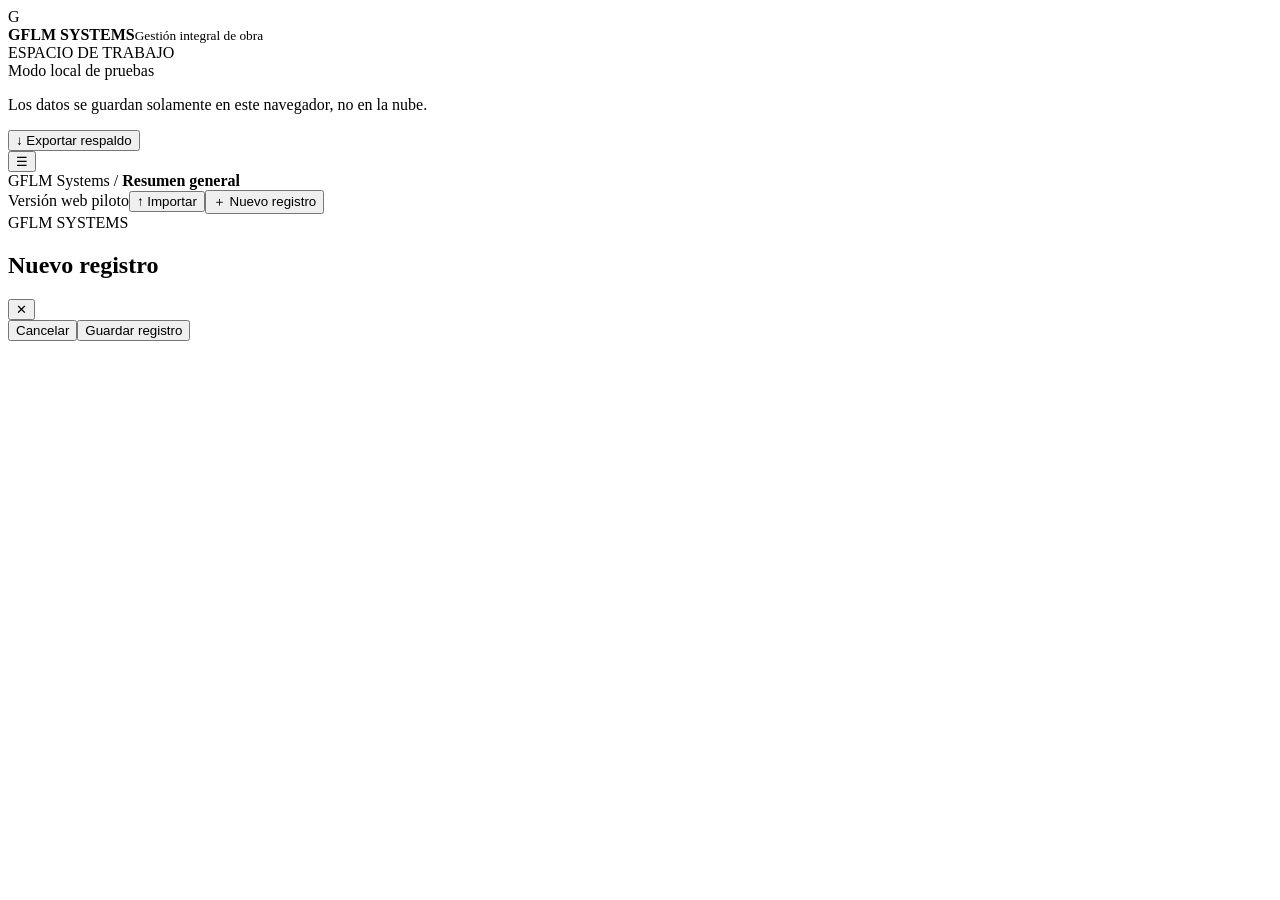
==== web/index.html @ ef718173 "feat(web): agregar estructura web responsive de GFLM Systems" ====
<!doctype html>
<html lang="es">
<head>
  <meta charset="utf-8">
  <meta name="viewport" content="width=device-width, initial-scale=1, viewport-fit=cover">
  <meta name="theme-color" content="#0b1220">
  <meta name="description" content="GFLM Systems: panel de administración de obra, requerimientos, compras, caja, almacén y personal.">
  <title>GFLM Systems · Administración de obra</title>
  <link rel="stylesheet" href="./styles.css">
</head>
<body>
  <div class="shell">
    <aside class="sidebar" id="sidebar" aria-label="Navegación">
      <div class="brand"><div class="brand-mark">G</div><div><b>GFLM <span>SYSTEMS</span></b><small>Gestión integral de obra</small></div></div>
      <div class="sidebar-label">ESPACIO DE TRABAJO</div>
      <nav id="navigation"></nav>
      <div class="sidebar-bottom">
        <div class="local-pill"><span class="signal"></span> Modo local de pruebas</div>
        <p>Los datos se guardan solamente en este navegador, no en la nube.</p>
        <button class="side-backup" type="button" id="sideBackup">↓ Exportar respaldo</button>
      </div>
    </aside>
    <div class="workspace">
      <header class="topbar">
        <div class="heading-left"><button id="menuToggle" class="icon-btn menu-toggle" aria-label="Abrir menú">☰</button><div class="breadcrumb">GFLM Systems <span>/</span> <strong id="crumb">Resumen general</strong></div></div>
        <div class="top-actions"><span class="top-tag">Versión web piloto</span><button type="button" class="btn btn-muted" id="importBtn">↑ Importar</button><button type="button" class="btn btn-primary" id="addBtn">＋ Nuevo registro</button></div>
      </header>
      <main class="main">
        <div id="view"></div>
      </main>
    </div>
  </div>
  <div class="modal-layer hidden" id="modalLayer" role="presentation"><div class="modal" role="dialog" aria-modal="true" aria-labelledby="modalTitle"><div class="modal-head"><div><div class="eyebrow">GFLM SYSTEMS</div><h2 id="modalTitle">Nuevo registro</h2></div><button type="button" class="icon-btn" id="closeModal" aria-label="Cerrar">✕</button></div><form id="recordForm"><div class="form-grid" id="formGrid"></div><div class="modal-footer"><button type="button" class="btn btn-muted" id="cancelModal">Cancelar</button><button type="submit" class="btn btn-primary">Guardar registro</button></div></form></div></div>
  <input id="importFile" type="file" accept="application/json,.json" hidden>
  <div class="toast hidden" id="toast"></div>
  <script src="./main.js" defer></script>
</body>
</html>
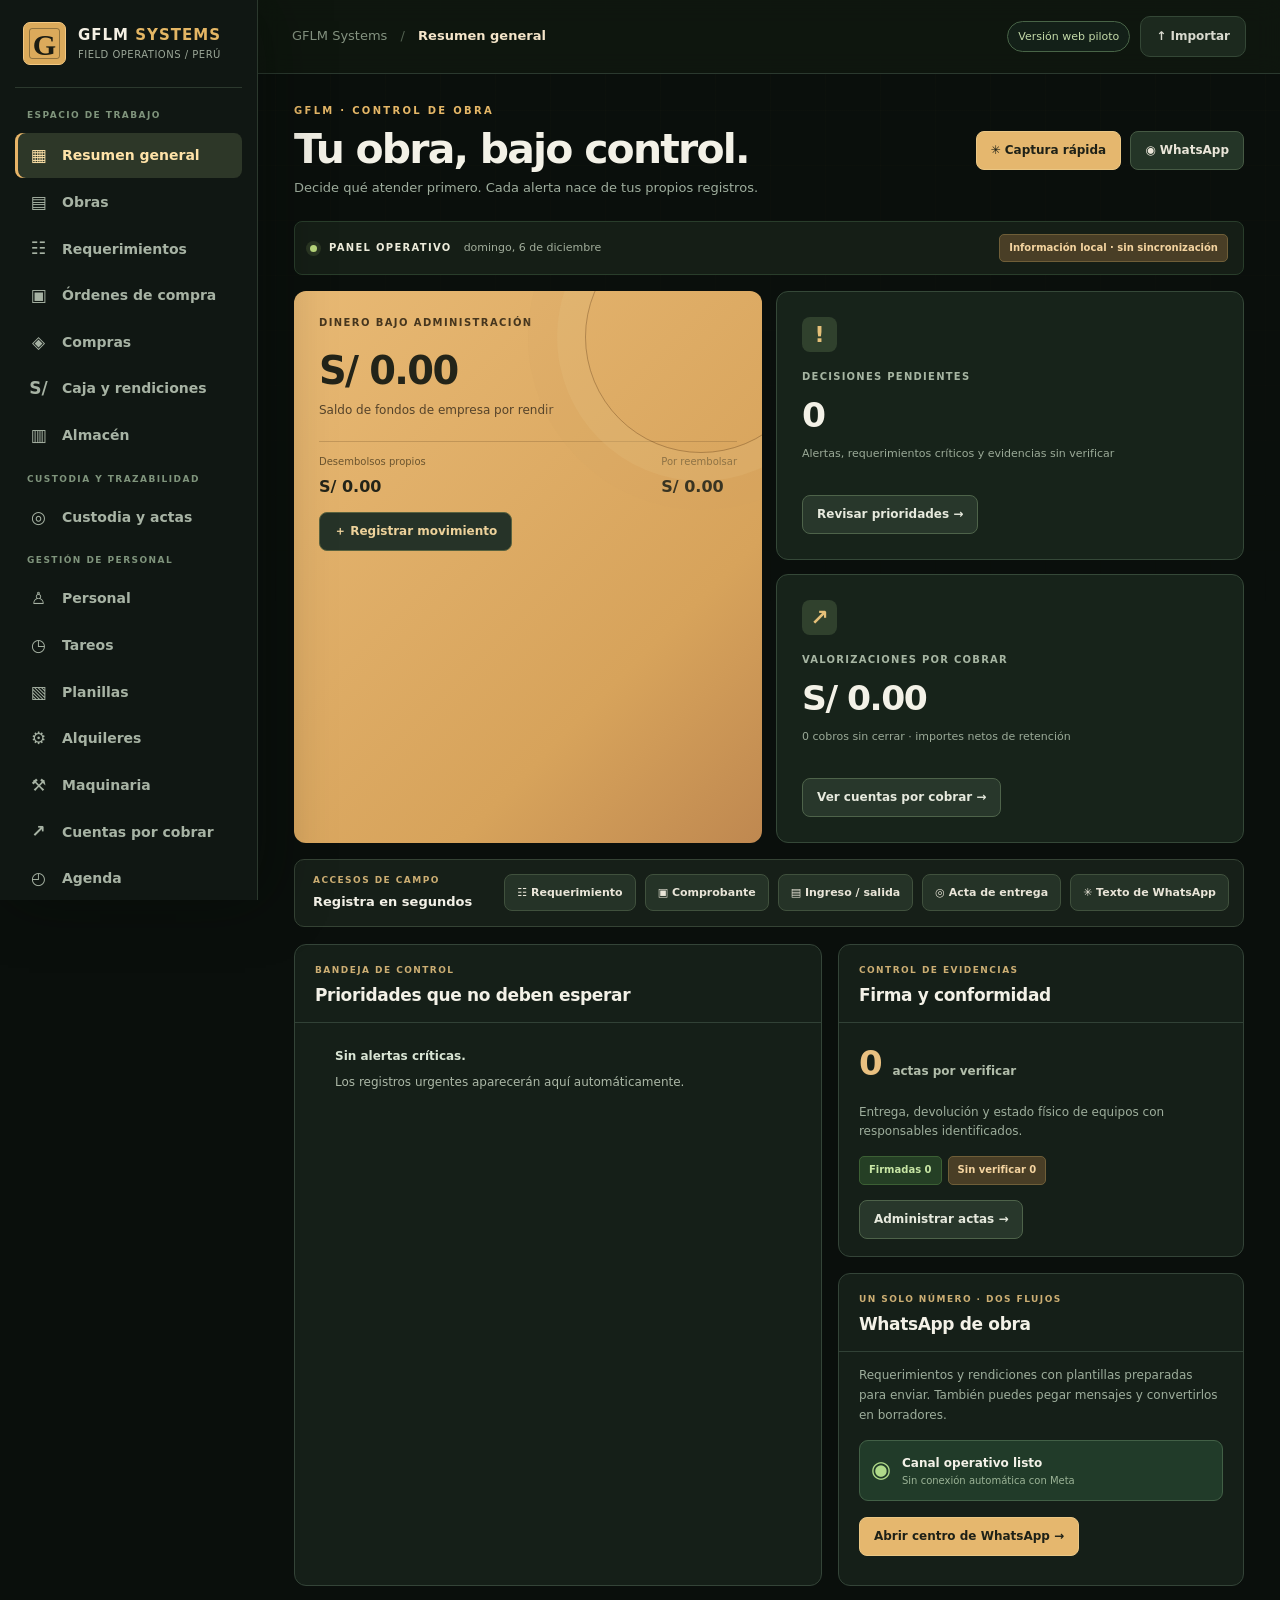
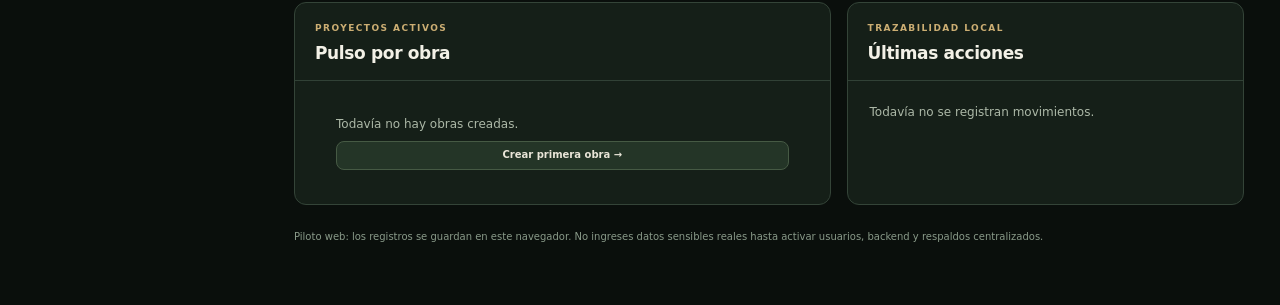
==== commit bd18fa7f: "style(web): activar centro Field Operations en Vercel" ====
--- a/web/index.html
+++ b/web/index.html
@@ -3,10 +3,11 @@
 <head>
   <meta charset="utf-8">
   <meta name="viewport" content="width=device-width, initial-scale=1, viewport-fit=cover">
-  <meta name="theme-color" content="#0b1220">
+  <meta name="theme-color" content="#0a0f0c">
   <meta name="description" content="GFLM Systems: panel de administración de obra, requerimientos, compras, caja, almacén y personal.">
-  <title>GFLM Systems · Administración de obra</title>
+  <title>GFLM Systems · Field Operations</title>
   <link rel="stylesheet" href="./styles.css">
+  <link rel="stylesheet" href="./operations.css">
 </head>
 <body>
   <div class="shell">
@@ -34,5 +35,6 @@
   <input id="importFile" type="file" accept="application/json,.json" hidden>
   <div class="toast hidden" id="toast"></div>
   <script src="./main.js" defer></script>
+  <script src="./operations.js" defer></script>
 </body>
 </html>
--- a/web/styles.css
+++ b/web/styles.css
@@ -0,0 +1 @@
+:root{--bg:#090f1b;--side:#0e1625;--panel:#121d2e;--panel2:#162338;--line:#253449;--text:#f2f6ff;--muted:#97a6bc;--accent:#6e90ff;--accent2:#91acff;--good:#43c7a2;--warn:#f3bd68;--bad:#fa7c83;--radius:16px;--shadow:0 15px 40px #03091750}*{box-sizing:border-box}html{scroll-behavior:smooth}body{margin:0;background:var(--bg);color:var(--text);font-family:Inter,"Segoe UI",system-ui,-apple-system,sans-serif;font-size:14px;line-height:1.45}button,input,select,textarea{font:inherit}button{cursor:pointer}button:focus-visible,input:focus-visible,select:focus-visible,textarea:focus-visible{outline:2px solid var(--accent2);outline-offset:2px}a{color:#a7beff}h1,h2,h3,p{margin-top:0}.shell{display:flex;min-height:100vh}.sidebar{width:258px;flex:0 0 258px;background:var(--side);border-right:1px solid #202f42;display:flex;flex-direction:column;min-height:100vh;position:sticky;top:0;height:100vh;padding:26px 15px 18px;overflow-y:auto;z-index:30}.brand{display:flex;align-items:center;gap:12px;padding:0 11px 28px}.brand-mark{display:grid;place-items:center;height:43px;width:43px;border-radius:13px;background:linear-gradient(140deg,#7798ff,#566ae1);font-size:24px;font-weight:900;box-shadow:0 6px 18px #5677ff50}.brand b{display:block;letter-spacing:.4px;font-size:15px}.brand b span{color:#8aa6ff}.brand small{display:block;color:var(--muted);font-size:10px;margin-top:1px}.sidebar-label{font-size:10px;letter-spacing:1.45px;color:#69809e;margin:9px 12px 9px;font-weight:800}.nav-link{width:100%;text-align:left;border:0;background:transparent;color:#9fb0c8;padding:10px 12px;margin:2px 0;border-radius:10px;display:flex;align-items:center;gap:12px;transition:.15s}.nav-link:hover{background:#1b2a3f;color:#f4f7ff}.nav-link.active{background:linear-gradient(100deg,#334a84,#28395c);color:#fff;font-weight:700;box-shadow:inset 3px 0 0 #8faaff}.nav-icon{display:grid;place-items:center;font-size:17px;width:23px;flex-shrink:0}.sidebar-bottom{margin-top:auto;padding:20px 10px 0}.local-pill{font-size:11px;color:#ffd499;border:1px solid #5d4a33;border-radius:99px;display:inline-flex;align-items:center;gap:7px;padding:7px 10px;background:#3d322020}.signal{height:7px;width:7px;background:#f7c377;border-radius:50%}.sidebar-bottom p{color:#7188a3;font-size:11px;line-height:1.6;margin:11px 0}.side-backup{border:1px solid #31435f;color:#c8d6ed;border-radius:10px;background:#1a2941;padding:10px;width:100%;font-weight:600}.workspace{flex:1;min-width:0}.topbar{height:74px;border-bottom:1px solid var(--line);padding:0 34px;display:flex;align-items:center;justify-content:space-between;gap:16px;position:sticky;top:0;background:#0b1322ee;backdrop-filter:blur(12px);z-index:20}.breadcrumb{color:#879ab4;font-size:13px}.breadcrumb span{margin:0 9px;color:#4b6080}.breadcrumb strong{color:#e8eef8;font-weight:700}.heading-left,.top-actions{display:flex;align-items:center;gap:10px}.top-tag{border:1px solid #4c573e;color:#bfe2a5;background:#29371e55;padding:7px 10px;border-radius:30px;font-size:11px;white-space:nowrap}.btn{border:1px solid transparent;border-radius:10px;font-size:12px;font-weight:750;padding:11px 15px;transition:all .15s;white-space:nowrap}.btn:hover{filter:brightness(1.12);transform:translateY(-1px)}.btn-primary{background:#7797ff;color:#081126;box-shadow:0 6px 22px #5676ea2c}.btn-muted{background:#1b2a40;border-color:#2b3c53;color:#d1dced}.btn-danger{background:#462634;color:#ffb6bc;border:1px solid #763f4c}.btn-mini{padding:7px 10px;font-size:11px}.icon-btn{border:1px solid var(--line);background:#1a2940;color:#ced9ed;width:34px;height:34px;border-radius:10px;display:inline-grid;place-items:center}.menu-toggle{display:none}.main{max-width:1570px;margin:0 auto;padding:31px 36px 60px}.page-head{display:flex;justify-content:space-between;align-items:flex-end;gap:18px;margin-bottom:22px}.eyebrow{color:#829afc;font-size:10px;font-weight:850;letter-spacing:1.8px;margin-bottom:8px}.page-head h1{font-size:29px;letter-spacing:-.9px;line-height:1.12;margin:0 0 9px}.subtitle{color:var(--muted);margin:0;font-size:13px}.section-title{font-size:16px;font-weight:800;margin:0}.muted{color:var(--muted)}.notice{padding:13px 15px;border:1px solid #504736;background:#352b1d66;border-radius:12px;color:#f1cc95;display:flex;align-items:flex-start;gap:10px;font-size:12px;line-height:1.5;margin-bottom:20px}.notice b{color:#ffe4ac}.notice .notice-icon{font-size:17px}.grid-kpis{display:grid;grid-template-columns:repeat(4,minmax(0,1fr));gap:15px;margin-bottom:22px}.kpi{background:radial-gradient(circle at 97% 0%,#213c6344,transparent 55%),var(--panel);border:1px solid #29384f;border-radius:15px;padding:20px;min-height:139px;position:relative;overflow:hidden}.kpi:after{content:"";position:absolute;inset:auto 0 0;height:2px;background:linear-gradient(90deg,#527eff66,transparent)}.kpi-label{font-size:12px;color:#9eadc4;margin-bottom:13px}.kpi-val{font-size:28px;font-weight:850;letter-spacing:-.6px;line-height:1.2;overflow-wrap:anywhere}.kpi-foot{font-size:11px;color:#738ca8;margin-top:12px}.kpi-icon{position:absolute;right:17px;top:16px;background:#243756;color:#aabfff;width:32px;height:32px;border-radius:10px;display:grid;place-items:center}.dashboard-split{display:grid;grid-template-columns:1.6fr 1fr;gap:17px}.panel{background:var(--panel);border:1px solid #29384e;border-radius:16px;overflow:hidden}.panel-head{display:flex;justify-content:space-between;align-items:center;padding:21px 22px 15px;gap:12px}.panel-body{padding:0 21px 20px}.panel-head p{color:var(--muted);font-size:11px;margin:5px 0 0}.empty{padding:45px 16px;color:#8399b5;text-align:center}.empty-icon{font-size:30px;border-radius:15px;background:#223451;width:57px;height:57px;margin:0 auto 12px;display:grid;place-items:center}.empty b{color:#d7e2f4;display:block;margin-bottom:6px}.empty p{font-size:12px}.alert-row{display:flex;gap:13px;align-items:flex-start;padding:12px 0;border-top:1px solid #26364c}.alert-row:first-child{border-top:0}.alert-dot{width:9px;height:9px;background:#ef9d6b;flex:none;border-radius:50%;margin-top:5px}.alert-row strong{display:block;font-size:12px;line-height:1.3}.alert-row p{margin:3px 0 0;font-size:11px;color:#8b9fb8}.mini-table{width:100%;border-collapse:collapse}.mini-table th,.mini-table td{text-align:left;padding:11px 9px;border-bottom:1px solid #24354b;font-size:11px}.mini-table th{color:#8b9cba;font-weight:700}.mini-table td{color:#e0e8f5}.dashboard-bottom{margin-top:18px;display:grid;grid-template-columns:1fr 1fr 1fr;gap:15px}.shortcut{border:1px solid #293c56;background:#14243a;padding:17px;text-align:left;border-radius:14px;color:#dce7f7;display:flex;gap:13px;align-items:center}.shortcut:hover{border-color:#6d8cef}.shortcut .symbol{font-size:20px;background:#243b60;padding:9px;border-radius:12px}.shortcut b{display:block;font-size:12px}.shortcut span{display:block;font-size:11px;color:#8ea1bb;margin-top:4px}.toolbar{display:flex;gap:9px;margin:0 0 14px;align-items:center;flex-wrap:wrap}.search{border:1px solid #314259;background:#17253a;color:#e7efff;padding:11px 13px;border-radius:10px;min-width:270px;flex:1;outline:none}.search::placeholder{color:#7288a5}.filter-select{background:#17263a;color:#dae5f3;border:1px solid #314259;border-radius:10px;padding:11px 13px;max-width:250px}.table-wrap{overflow-x:auto}.data-table{width:100%;border-collapse:collapse;white-space:nowrap}.data-table thead{background:#1a2b42}.data-table th{text-align:left;font-size:10px;letter-spacing:.45px;color:#9dafc5;text-transform:uppercase;padding:14px 15px;font-weight:750}.data-table td{border-top:1px solid #29394e;padding:13px 15px;font-size:12px;color:#e0e8f5;max-width:290px;overflow:hidden;text-overflow:ellipsis}.data-table tr:hover td{background:#1c2c4059}.data-table td:nth-child(2){font-weight:650}.data-table .actions{display:flex;gap:5px;justify-content:flex-end}.tag{display:inline-flex;align-items:center;font-size:10px;font-weight:750;border-radius:20px;padding:5px 9px;background:#2d3d55;color:#bccfe8}.tag.good{background:#163e36;color:#5ce0b4}.tag.warn{background:#4e3c24;color:#f5cb81}.tag.bad{background:#4b2734;color:#ffabb0}.table-count{color:#8b9cb6;font-size:11px;padding:14px 20px;border-top:1px solid var(--line)}.table-inline-btn{border:1px solid #3b4e6b;background:#1e2e45;color:#c9d8ed;border-radius:7px;padding:6px 9px;font-size:10px}.table-inline-btn:hover{border-color:#819cfa}.quick-list{display:grid;gap:10px}.quick-card{padding:14px;border:1px solid #2e3c56;background:#17253a;border-radius:12px}.quick-card strong{display:block;font-size:12px}.quick-card small{display:block;color:#99abc2;margin-top:5px;font-size:11px}.progress{background:#263950;border-radius:20px;height:8px;overflow:hidden;margin-top:12px}.progress>span{display:block;background:linear-gradient(90deg,#648aff,#55c6b0);height:100%;border-radius:20px}.finance-grid{display:grid;grid-template-columns:repeat(3,minmax(0,1fr));gap:14px;margin-bottom:21px}.finance-number{color:#c6d5f2;font-size:23px;font-weight:850}.modal-layer{position:fixed;inset:0;background:#030914cf;backdrop-filter:blur(5px);display:flex;align-items:flex-start;justify-content:center;overflow:auto;padding:45px 16px;z-index:99}.modal-layer.hidden,.toast.hidden{display:none}.modal{background:#142239;border:1px solid #415672;border-radius:19px;max-width:770px;width:100%;box-shadow:0 25px 100px #0008}.modal-head{display:flex;justify-content:space-between;align-items:start;padding:24px 28px 15px;border-bottom:1px solid #2d3e54}.modal-head h2{font-size:22px;margin:0}.form-grid{display:grid;grid-template-columns:repeat(2,minmax(0,1fr));gap:15px;padding:24px 28px;max-height:60vh;overflow:auto}.field{display:flex;flex-direction:column;gap:6px;min-width:0}.field.wide{grid-column:1/-1}.field label{font-size:11px;color:#b9c7db;font-weight:650}.field label .star{color:#f3ad8a;margin-left:4px}.field input,.field textarea,.field select{border:1px solid #384a63;border-radius:9px;background:#0e1a2d;padding:10px 11px;color:#e9f0fd;min-height:41px;width:100%}.field textarea{min-height:75px;resize:vertical}.field .hint{font-size:10px;color:#738da8}.modal-footer{padding:15px 28px 23px;display:flex;justify-content:flex-end;gap:9px;border-top:1px solid #2d3d53}.toast{position:fixed;bottom:26px;right:27px;z-index:110;padding:13px 20px;border:1px solid #537a8e;background:#233e56;color:#f2f8ff;border-radius:11px;box-shadow:0 18px 35px #0006;max-width:min(400px,calc(100vw - 30px));font-size:12px}.hint-box{border:1px solid #2b4a63;border-radius:12px;padding:15px;background:#172b3c;margin-bottom:15px;color:#b6ccdf;font-size:12px;line-height:1.7}.hint-box b{color:#f2f7ff}.click{cursor:pointer}.audit-entry{display:flex;gap:12px;padding:12px 3px;border-bottom:1px solid var(--line);align-items:center}.audit-entry b{font-size:12px}.audit-entry small{color:#8d9db9;display:block;margin-top:4px}.demo-card{background:linear-gradient(120deg,#223963,#1a314d);border:1px solid #49618c;border-radius:16px;padding:20px;display:flex;justify-content:space-between;gap:20px;align-items:center;margin:0 0 20px}.demo-card h3{margin:0 0 5px;font-size:18px}.demo-card p{margin:0;font-size:12px;color:#b5c9e8}.smallnote{font-size:11px;color:#89a0bd}.right{text-align:right!important}.mobile-overlay{display:none}@media(max-width:1200px){.grid-kpis{grid-template-columns:repeat(2,1fr)}.dashboard-split{grid-template-columns:1fr}.main{padding:26px}.finance-grid{grid-template-columns:repeat(2,1fr)}}@media(max-width:840px){.sidebar{position:fixed;left:-270px;transition:left .2s}.sidebar.show{left:0}.menu-toggle{display:inline-grid}.mobile-overlay{display:block;position:fixed;inset:0;background:#050b15b5;z-index:25}.mobile-overlay.hidden{display:none}.topbar{padding:0 17px;height:67px}.main{padding:21px 17px 40px}.top-tag{display:none}.top-actions .btn-muted{display:none}.page-head h1{font-size:25px}.dashboard-bottom{grid-template-columns:1fr}}@media(max-width:540px){.grid-kpis{grid-template-columns:1fr 1fr;gap:10px}.kpi{padding:14px;min-height:125px}.kpi-val{font-size:21px}.kpi-label{font-size:11px}.kpi-foot{font-size:10px}.kpi-icon{display:none}.finance-grid{grid-template-columns:1fr}.form-grid{grid-template-columns:1fr;padding:20px;max-height:65vh}.modal-head,.modal-footer{padding:18px 20px}.page-head{align-items:flex-start;flex-direction:column}.search{min-width:100%;width:100%}.filter-select{width:100%;max-width:100%}.topbar .breadcrumb{font-size:11px}.top-actions .btn-primary{padding:10px;font-size:11px}.demo-card{align-items:flex-start;flex-direction:column}.modal-layer{padding:15px 8px}.modal{border-radius:14px}}
--- a/web/operations.css
+++ b/web/operations.css
@@ -0,0 +1,24 @@
+/* GFLM FIELD OPERATIONS · identity system v4
+   Carbón, mineral, ámbar y verde de campo. */
+:root{--bg:#0a0f0c;--side:#101711;--panel:#141d17;--panel2:#1c2820;--line:#2c3a2e;--text:#f4f0e4;--muted:#a2ad9f;--accent:#dfa955;--accent2:#edc584;--good:#abd37b;--warn:#f2bf69;--bad:#f18f79;--radius:13px;--shadow:0 18px 44px #0006}
+body{background:var(--bg);color:var(--text);font-family:"Aptos","Segoe UI",ui-sans-serif,system-ui,sans-serif}
+body::before{content:"";position:fixed;inset:0;pointer-events:none;z-index:-1;background-image:linear-gradient(#e7ba6011 1px,transparent 1px),linear-gradient(90deg,#e7ba6011 1px,transparent 1px);background-size:55px 55px;mask-image:linear-gradient(#0004,transparent 75%)}
+a{color:#f6c781}.sidebar{background:#101713;border-color:#2b382d;padding-top:22px;box-shadow:8px 0 60px #050a0560}.brand{margin-bottom:6px;padding:0 8px 22px;border-bottom:1px solid #2c392e}.brand-mark{background:#dbaa5b;color:#1a1c13;box-shadow:none;border:1px solid #f4c881;font-family:Georgia,serif;font-size:30px;border-radius:7px;position:relative}.brand-mark:after{content:"";position:absolute;inset:5px;border:1px solid #181b1260;border-radius:3px}.brand b{letter-spacing:1px}.brand b span{color:#e4b664}.brand small{color:#9ba798;letter-spacing:.5px}.sidebar-label{color:#7f947c;font-size:9px;margin-top:15px}.nav-link{color:#a7b3a4;border-radius:8px;font-weight:560;padding:10px 12px}.nav-link:hover{background:#293728;color:#fff7e9}.nav-link.active{background:#2d3728;color:#ffe3a8;box-shadow:inset 3px 0 0 #e8b467}.nav-icon{font-weight:800}.sidebar-bottom{border-top:1px solid #2b382c}.local-pill{background:#42351f65;border-color:#75623f;color:#edc781}.signal{background:#edb85b}.sidebar-bottom p{color:#8b9e8a}.side-backup{background:#253125;color:#eee3c6;border-color:#43563d}.topbar{background:#101710ee;border-color:#2b392f}.breadcrumb{color:#849380}.breadcrumb strong{color:#f4e5c9}.breadcrumb span{color:#526150}.top-tag{border-color:#486447;background:#1f382d55;color:#c4daa9}.btn-primary{background:#e2b264;color:#202012;box-shadow:none}.btn-muted{background:#1c291e;border-color:#344736;color:#d9dacf}.btn-danger{background:#502d28;border-color:#7b4538;color:#ffb49b}.btn:hover{filter:brightness(1.07)}.icon-btn{background:#203024;border-color:#365039;color:#f3e7d0}.main{max-width:1540px;padding-top:29px}.page-head h1{font-weight:850;letter-spacing:-1px}.page-head .eyebrow,.eyebrow{color:#dfb36c}.subtitle{color:#a7b3a3}.kpi{background:#19251c;border-color:#344537}.kpi:after{background:linear-gradient(90deg,#ddae65,transparent)}.kpi-icon{background:#2d422d;color:#eed191}.kpi-label{color:#adbaa9}.kpi-foot{color:#8b9c88}.panel{background:#151f18;border-color:#334337}.panel-head p{color:#95a38e}.data-table thead{background:#203023}.data-table th{color:#b4c0aa}.data-table td{color:#e4ebdb;border-color:#304234}.data-table tr:hover td{background:#31412b55}.data-table td:nth-child(2){font-weight:670}.table-count{border-color:#314235;color:#a1b09e}.table-inline-btn{border:1px solid #43583c;background:#26362a;color:#e2ddc9}.table-inline-btn:hover{border-color:#e3b467}.search,.filter-select{background:#17231b;border-color:#384c3a;color:#f5f0df}.tag{background:#33412f;color:#d6e2c9}.tag.good{background:#2f4a2d;color:#c3f19b}.tag.warn{background:#544025;color:#f5d297}.tag.bad{background:#5c3028;color:#ffbaa4}.notice{background:#3b301b55;border-color:#665336;color:#e8d1a0}.modal{background:#19261c;border-color:#536148}.modal-head,.modal-footer{border-color:#354534}.field input,.field textarea,.field select{background:#101a14;color:#e8f1df;border-color:#445645}.field label{color:#d2dfc9}.sidebar-bottom{margin-top:20px}.topbar .heading-left{min-width:0}.topbar .breadcrumb{white-space:nowrap;overflow:hidden;text-overflow:ellipsis}
+/* Operational dashboard */
+.ops-dashboard,.ops-whats{display:block;color:#f3f1e7;animation:ops-enter .25s ease both}@keyframes ops-enter{from{opacity:.6;transform:translateY(8px)}to{opacity:1;transform:none}}
+.ops-lead{display:flex;justify-content:space-between;align-items:center;gap:22px;margin:1px 0 23px}.ops-kicker{font-size:10px;color:#e5b767;font-weight:900;letter-spacing:2.3px;margin-bottom:9px}.ops-lead h1{font-size:clamp(30px,3.2vw,48px);letter-spacing:-1.8px;line-height:1.04;font-weight:880;margin:0 0 9px}.ops-lead p{color:#9fae9e;font-size:13px;margin:0}.ops-lead-actions{display:flex;gap:9px;align-items:center}
+.op-button{border:1px solid #465a44;background:#243527;color:#e9e5d8;border-radius:8px;font-size:12px;font-weight:780;padding:11px 14px;display:inline-flex;align-items:center;justify-content:center;gap:7px;line-height:1.25;text-decoration:none;white-space:nowrap;transition:background .14s,transform .14s;cursor:pointer}.op-button:hover{background:#324734;transform:translateY(-1px)}.op-button.strong{background:#e5b76e;border-color:#eac684;color:#1e2117}.op-button.strong:hover{background:#f2c986}.op-button.dark{background:#263328;color:#edd29b;border-color:#5a623e}.op-button.light{border-color:#4e634a;background:#28372b;color:#e6e9dd}.op-button.chip{padding:11px 12px;font-size:11px;background:#253327;border-color:#40513d}.op-button.small{padding:7px 10px;font-size:10px}.ops-site-line{display:flex;align-items:center;gap:12px;background:#151e16;border:1px solid #293d2b;border-radius:8px;color:#a1ad9b;font-size:11px;padding:12px 15px;margin-bottom:16px}.ops-site-line b{letter-spacing:1.3px;color:#ecebda;font-size:10px}.ops-site-line .ops-flex{flex:1}.ops-live-dot{width:7px;height:7px;border-radius:50%;background:#b9d87c;box-shadow:0 0 0 4px #b9d87c21}.op-badge{display:inline-flex;font-size:10px;padding:6px 9px;border-radius:5px;border:1px solid #425243;background:#29372b;color:#e4e4cf;font-weight:680;white-space:nowrap}.op-badge.good{background:#253f25;color:#c8e6a5;border-color:#3c6034}.op-badge.danger{background:#532f29;color:#ffb399;border-color:#7c5144}.op-badge.warm,.op-badge.warning{background:#493e26;color:#f4d4a0;border-color:#6f5e38}
+.ops-top-grid{display:grid;grid-template-columns:1.22fr 1fr 1fr;gap:14px;margin-bottom:16px}.ops-money-card{padding:25px;background:linear-gradient(135deg,#e8b974,#d7a35b 70%,#bf8850);color:#232419;border-radius:12px;position:relative;overflow:hidden;min-height:230px}.ops-money-card:after{content:"";position:absolute;right:-55px;top:-70px;height:230px;width:230px;border:1px solid #492d1450;border-radius:50%;box-shadow:0 0 0 28px #e5c48a31,0 0 0 57px #d1a15e20;pointer-events:none}.ops-small-head{font-size:10px;letter-spacing:1.4px;font-weight:900;color:#46361e}.ops-money-number{font-size:clamp(30px,3vw,44px);font-weight:900;letter-spacing:-1.6px;margin:12px 0 3px}.ops-money-card>p{font-size:12px;color:#55432a;margin:0}.ops-money-divider{border-top:1px solid #8c69395e;margin:22px 0 13px}.ops-money-split{display:flex;justify-content:space-between;gap:10px;margin-bottom:14px}.ops-money-split small{display:block;font-size:10px;color:#6c552f}.ops-money-split strong{display:block;font-size:16px;margin-top:5px}.ops-stat-card{background:#17231a;border:1px solid #354838;border-radius:12px;padding:25px;min-height:230px;display:flex;align-items:flex-start;flex-direction:column}.ops-stat-card .ops-big-icon{height:35px;width:35px;display:grid;place-items:center;background:#30412d;border-radius:8px;color:#e5c079;font-size:22px;font-weight:900;margin-bottom:18px}.ops-stat-card>span{letter-spacing:1.25px;color:#a6b5a2;font-weight:800;font-size:10px}.ops-stat-card>strong{font-size:clamp(30px,2.7vw,40px);font-weight:890;letter-spacing:-1.5px;margin:5px 0}.ops-stat-card>p{color:#9baa98;font-size:11px;line-height:1.55;min-height:36px;margin:0 0 14px}.ops-stat-card .op-button{margin-top:auto}
+.ops-rapid{background:#161f18;border:1px solid #354335;border-radius:10px;padding:14px;display:flex;align-items:center;gap:9px;flex-wrap:wrap;margin-bottom:17px}.ops-rapid>div:first-child{margin-right:auto;padding:0 9px 0 4px}.ops-rapid>div>strong{font-size:13px;display:block;margin-top:3px}.ops-eyebrow{font-size:9px;letter-spacing:1.45px;color:#ccae73;font-weight:850;display:block;margin-bottom:6px}
+.ops-main-grid{display:grid;grid-template-columns:minmax(0,1.7fr) minmax(290px,1fr);gap:16px;margin-bottom:16px}.ops-panel{background:#151f18;border:1px solid #344438;border-radius:12px;min-width:0;overflow:hidden}.ops-panel-top{padding:19px 20px 15px;border-bottom:1px solid #314136;display:flex;justify-content:space-between;gap:10px;align-items:center}.ops-panel-top h2{font-size:17px;font-weight:840;letter-spacing:-.35px;margin:0}.ops-side-panels{display:grid;gap:16px;grid-template-rows:1fr 1fr}.ops-side-panels>.ops-panel{padding-bottom:17px}.ops-side-panels .ops-panel>p,.ops-side-panels .ops-panel>div:not(.ops-panel-top),.ops-side-panels .ops-panel>button{margin-left:20px;margin-right:20px}.ops-risk-list{padding:2px 18px 11px}.ops-risk{display:flex;gap:11px;align-items:center;border-bottom:1px solid #304036;padding:13px 1px;min-width:0}.ops-risk:last-child{border:0}.ops-risk-index{font-family:ui-monospace,monospace;color:#ddbd80;border:1px solid #40553d;border-radius:6px;padding:8px;font-size:12px;flex:0 0 33px;text-align:center}.ops-risk-copy{min-width:0;flex:1}.ops-risk-copy b{display:block;max-width:440px;overflow:hidden;text-overflow:ellipsis;white-space:nowrap;color:#eaeedd;font-size:12px}.ops-risk-copy small{color:#8fa38d;font-size:10px;display:block;margin-top:4px;white-space:nowrap;text-overflow:ellipsis;overflow:hidden}.ops-risk .op-badge{max-width:98px;overflow:hidden;text-overflow:ellipsis}.ops-risk .op-button{flex-shrink:0}
+.ops-desc{color:#9eae9c;font-size:12px;line-height:1.65;margin:14px 0}.ops-health-number{font-size:34px;font-weight:900;color:#e9c080;letter-spacing:-1px;margin-top:16px}.ops-health-number span{font-size:12px;color:#b1bdaa;font-weight:590;letter-spacing:0}.ops-pillstrip{display:flex;gap:6px;flex-wrap:wrap;margin-bottom:15px}.ops-chat-preview{background:#213b29;border:1px solid #426046;border-radius:9px;padding:11px;display:flex;align-items:center;gap:11px;margin:12px 20px 16px!important}.ops-chat-preview>span{font-size:23px;color:#afda89}.ops-chat-preview b{font-size:12px}.ops-chat-preview small{display:block;color:#9bb396;font-size:10px;margin-top:2px}
+.ops-bottom-grid{display:grid;grid-template-columns:1.35fr 1fr;gap:16px}.ops-work-grid{padding:12px 19px}.ops-work{padding:13px 0;border-bottom:1px solid #2f4234}.ops-work:last-child{border:0}.ops-work-top{display:flex;gap:8px;align-items:center}.ops-work-top b{flex:1;font-size:12px}.ops-work-dot{height:8px;width:8px;border-radius:3px;background:#e2b46b}.ops-work-bottom{display:flex;justify-content:space-between;color:#93a28e;font-size:11px;margin:7px 0 0 16px;gap:9px}.ops-work-bottom strong{font-weight:700;color:#cbd9c0}.ops-timeline{padding:11px 20px}.ops-timeline-row{display:flex;gap:11px;align-items:flex-start;padding:9px 0}.ops-timeline-dot{height:9px;width:9px;margin-top:4px;border:2px solid #e1b56f;border-radius:50%;flex-shrink:0}.ops-timeline-row b{display:block;font-size:11px;color:#e3e9d6}.ops-timeline-row small{font-size:10px;color:#90a08f;display:block;margin-top:4px}.ops-blank{padding:22px;color:#acb8a7;font-size:12px;line-height:1.65;display:flex;flex-direction:column;gap:6px}.ops-blank b{color:#d9e5d4}.ops-footnote{font-size:10px;color:#899a89;margin:24px 0 0;line-height:1.6}
+/* communication cockpit */
+.ops-safety{padding:15px 19px;border:1px solid #63512c;background:#382e1e;border-radius:10px;color:#e6cfa5;font-size:12px;line-height:1.65;margin:0 0 17px}.ops-safety b{color:#ffdfa1}.ops-whats-layout{display:grid;grid-template-columns:minmax(0,1.35fr) minmax(305px,.85fr);gap:17px}.ops-whats-primary,.ops-whats-secondary{display:flex;flex-direction:column;gap:17px;min-width:0}.ops-config{padding-bottom:18px}.ops-form-line,.ops-composer-inner{padding:18px 21px}.ops-form-line label,.ops-composer-inner label{display:block;font-size:12px;color:#e6ebdd;font-weight:750;margin-bottom:9px}.ops-form-line label small{color:#97a792;display:block;font-size:10px;font-weight:500;margin-top:5px}.ops-inline{display:flex;gap:9px}.ops-input{border:1px solid #435844;background:#101a13;color:#f1f2e7;border-radius:8px;padding:11px 12px;font-size:12px;min-width:0;width:100%;outline:none}.ops-input:focus{border-color:#dcb16e;box-shadow:0 0 0 3px #c99d5c25}.ops-input::placeholder{color:#7f927d}.ops-text{resize:vertical;min-height:100px;line-height:1.6;white-space:pre-wrap}.ops-tabs{display:flex;gap:7px;padding:14px 20px 0}.ops-tabs button{flex:1;padding:12px 10px;border:1px solid #344733;background:#1f2d22;color:#bdcdb7;border-radius:8px;font-size:12px;font-weight:750}.ops-tabs button.chosen{background:#3c3b29;color:#ffdfa3;border-color:#be9456}.ops-composer-inner{padding-top:14px}.ops-composer-inner label:not(:first-child){margin-top:15px}.ops-compose-bottom{display:flex;align-items:center;justify-content:space-between;gap:12px;margin-top:15px}.ops-compose-bottom span{font-size:10px;color:#a2b2a2;line-height:1.5}.ops-whats-secondary .ops-panel{padding-bottom:19px}.ops-whats-secondary .ops-panel>p,.ops-whats-secondary .ops-panel>textarea,.ops-whats-secondary .ops-panel>button,.ops-whats-secondary .ops-panel>.ops-parsed{margin:15px 20px 0;width:calc(100% - 40px)}.ops-message-list{padding:7px 19px}.ops-message-item{border-bottom:1px solid #354537;padding:15px 0;display:flex;justify-content:space-between;align-items:flex-start;gap:8px}.ops-message-item:last-child{border-bottom:0}.ops-message-item b{font-size:12px}.ops-message-item small{display:block;color:#8ca088;font-size:10px;margin-top:3px}.ops-message-item p{color:#b7c3ae;font-size:10px;margin:8px 0 0;max-width:240px}.ops-message-buttons{display:flex;flex-direction:column;gap:6px}.ops-parsed{padding-bottom:1px}.ops-capture-result{border:1px solid #4b6b40;border-radius:9px;background:#2b3925;padding:14px}.ops-capture-result b{color:#cce6a9;font-size:11px}.ops-capture-result p{color:#e1e8d7;font-size:11px;margin:9px 0 13px;line-height:1.5}.ops-error{background:#532d29;border:1px solid #7a443a;color:#ffb7a0;border-radius:8px;padding:12px;font-size:11px}
+/* overlays and evidence */
+.ops-overlay{position:fixed;inset:0;background:#040805de;backdrop-filter:blur(6px);z-index:140;display:flex;align-items:flex-start;justify-content:center;padding:8vh 17px 25px;overflow:auto}.ops-quick-dialog{width:min(660px,100%);background:#1c2a1e;border:1px solid #5a7158;box-shadow:0 28px 100px #000a;border-radius:14px;padding:27px}.ops-quick-top{display:flex;justify-content:space-between;align-items:center;margin-bottom:14px}.ops-quick-dialog h2{font-size:29px;letter-spacing:-.9px;margin:0 0 8px}.ops-quick-dialog p{font-size:12px;line-height:1.65;color:#b6c7b0;margin-bottom:18px}.ops-quick-dialog .ops-text{min-height:135px}.ops-quick-footer{display:flex;justify-content:flex-end;margin-top:14px}.ops-quick-dialog #opsQuickResult{margin-top:15px}.ops-evidence-dialog{width:min(720px,100%)}.ops-evidence-actions{display:flex;gap:10px;flex-wrap:wrap;margin-bottom:20px}.ops-file{display:flex;justify-content:space-between;gap:12px;align-items:center;border-top:1px solid #425441;padding:15px 0}.ops-file b{font-size:12px}.ops-file small{display:block;margin-top:6px;color:#8fa18c;font-size:10px;overflow-wrap:anywhere}
+.ops-module-banner{background:linear-gradient(100deg,#282c20,#1b2c20);border:1px solid #445a3d;border-radius:10px;padding:18px 20px;display:flex;align-items:center;gap:15px;flex-wrap:wrap;margin:0 0 22px}.ops-module-banner>div:first-child{flex:1;min-width:215px}.ops-module-banner b{display:block;font-size:17px}.ops-module-banner small{color:#afbda8;font-size:11px;display:block;margin-top:5px}.ops-metric{background:#1a2c1e;border:1px solid #41533c;border-radius:8px;padding:11px 15px;min-width:130px}.ops-metric span{display:block;font-size:10px;color:#9db39a}.ops-metric strong{font-size:18px;display:block;margin-top:5px}.ops-metric.warm strong{color:#eaca8b}.ops-metric.danger strong{color:#f5ab93}.ops-metric.good strong{color:#cee7a4}
+@media(max-width:1320px){.ops-top-grid{grid-template-columns:1fr 1fr}.ops-money-card{grid-row:span 2}.ops-main-grid{grid-template-columns:minmax(0,1.3fr) minmax(290px,1fr)}.ops-risk .op-badge{display:none}.ops-whats-layout{grid-template-columns:1fr 1fr}}
+@media(max-width:1100px){.ops-main-grid,.ops-whats-layout,.ops-bottom-grid{grid-template-columns:1fr}.ops-side-panels{grid-template-columns:1fr 1fr;grid-template-rows:unset}.ops-risk .op-badge{display:inline-flex}}
+@media(max-width:790px){.ops-lead{align-items:flex-start;flex-direction:column}.ops-lead h1{font-size:33px}.ops-lead-actions{width:100%}.ops-site-line{flex-wrap:wrap}.ops-site-line .ops-flex{display:none}.ops-top-grid{grid-template-columns:1fr 1fr}.ops-money-card{grid-column:1/-1;grid-row:auto;min-height:230px}.ops-stat-card{min-height:220px}.ops-rapid>div:first-child{width:100%}.ops-side-panels{grid-template-columns:1fr}.ops-whats-layout{grid-template-columns:1fr}}
+@media(max-width:540px){.ops-top-grid{grid-template-columns:1fr 1fr;gap:9px}.ops-stat-card{min-height:170px;padding:16px}.ops-stat-card .ops-big-icon{margin-bottom:13px}.ops-stat-card>strong{font-size:24px}.ops-stat-card>span{font-size:9px;letter-spacing:.6px}.ops-stat-card>p{font-size:10px}.ops-stat-card .op-button{font-size:10px;padding:8px;white-space:normal}.ops-money-card{padding:19px}.ops-money-number{font-size:33px}.ops-lead-actions .op-button{flex:1}.ops-risk{gap:7px}.ops-risk .op-badge{display:none}.ops-risk-index{padding:7px 4px;flex-basis:27px}.ops-risk .op-button{padding:7px;font-size:9px}.ops-side-panels .ops-panel>p{margin-left:15px;margin-right:15px}.ops-risk-list{padding:2px 12px}.ops-panel-top{padding:16px}.ops-rapid{gap:7px}.ops-rapid .op-button{flex:1}.ops-work-bottom{flex-direction:column}.ops-quick-dialog{padding:20px}.ops-overlay{padding:20px 8px}.ops-compose-bottom{flex-direction:column;align-items:stretch}.ops-inline{flex-direction:column}.ops-tabs{flex-direction:column}.ops-message-item{flex-direction:column}.ops-message-buttons{flex-direction:row}.ops-money-split strong{font-size:14px}}
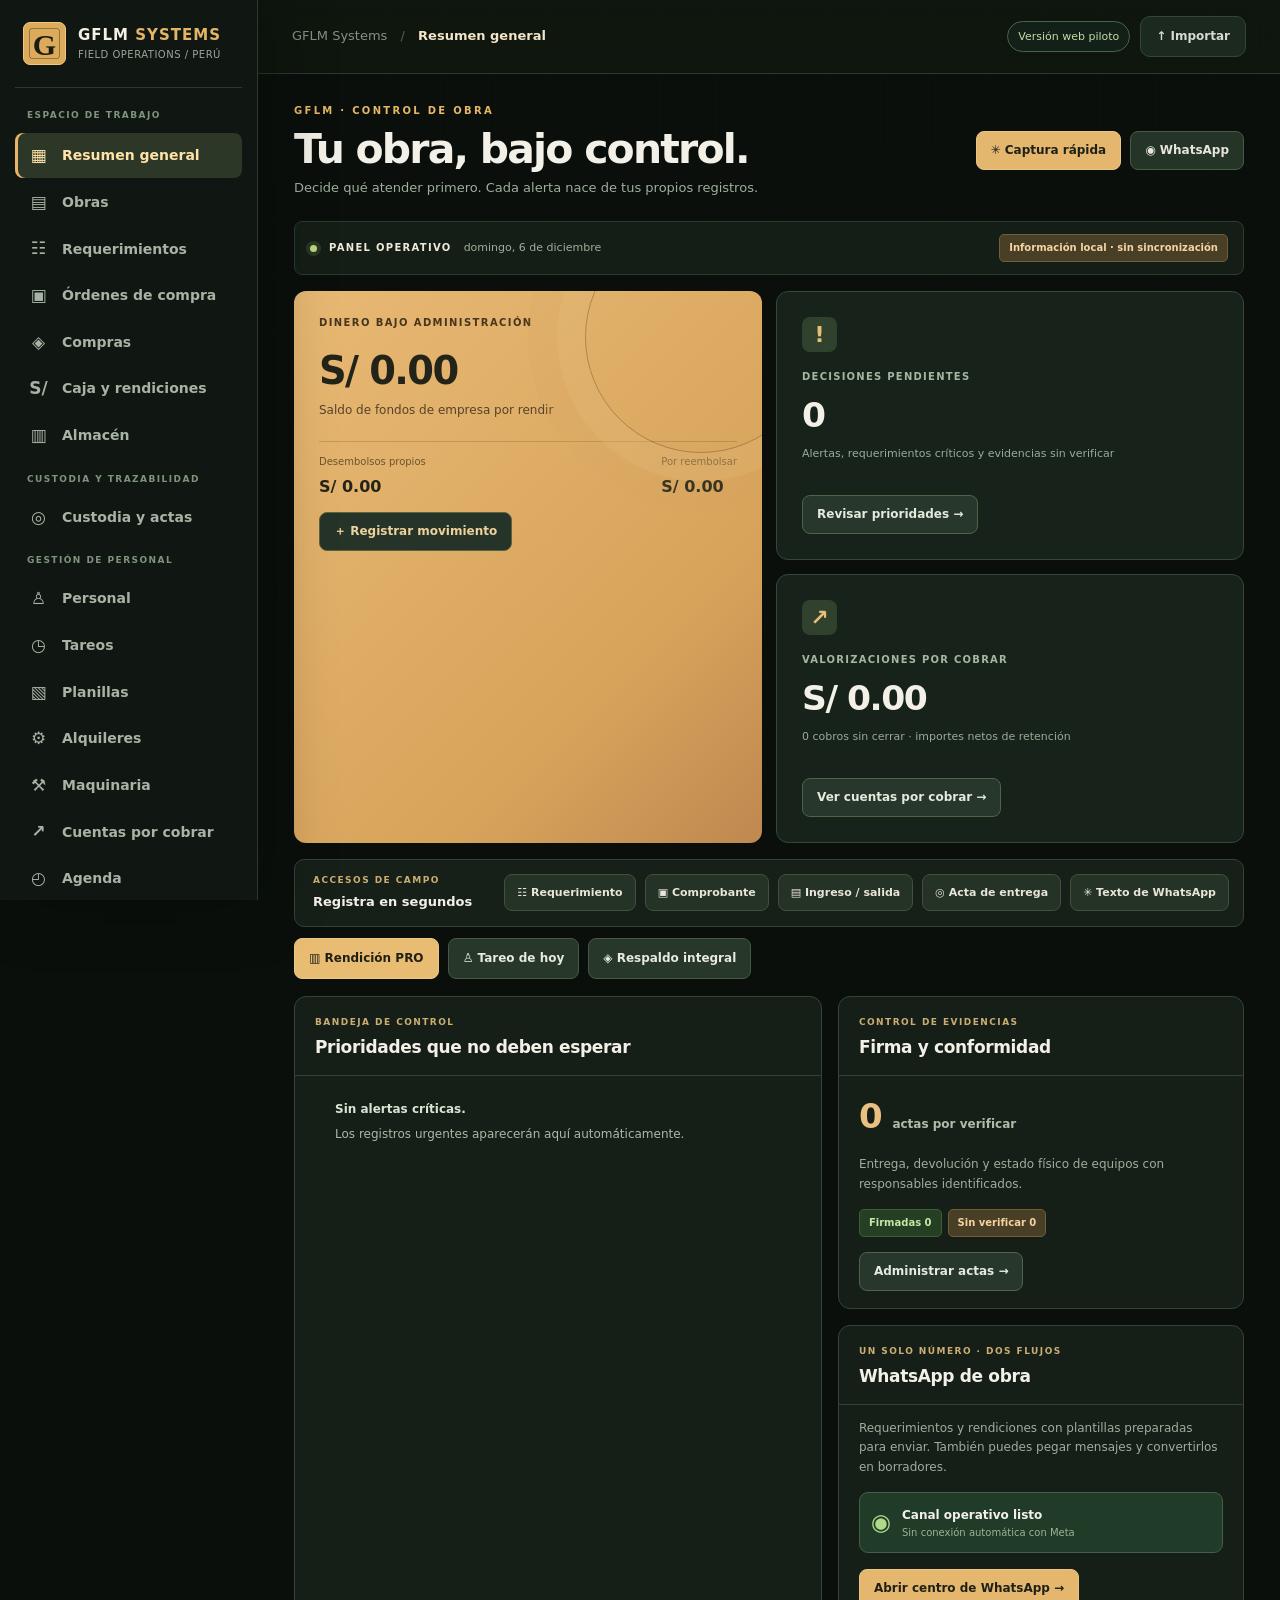
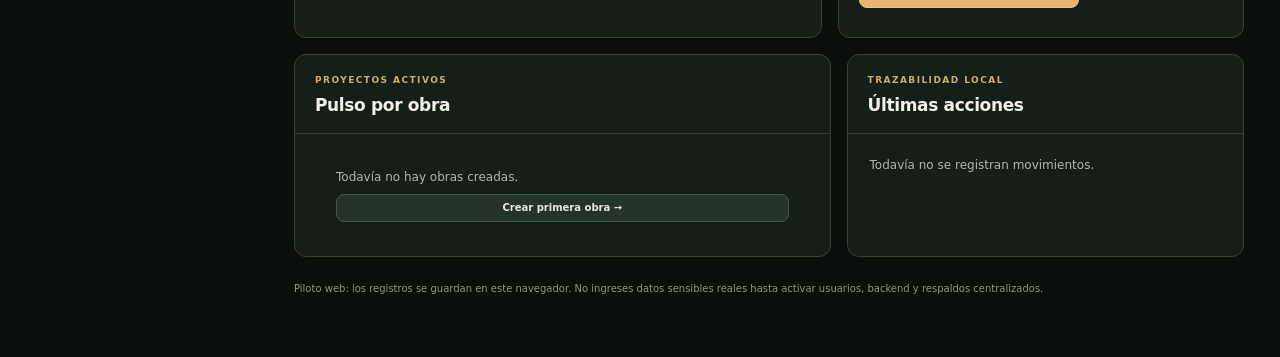
==== commit a3bd5ab8: "feat(web): activar herramientas v5 y modo instalable PWA" ====
--- a/web/index.html
+++ b/web/index.html
@@ -5,9 +5,15 @@
   <meta name="viewport" content="width=device-width, initial-scale=1, viewport-fit=cover">
   <meta name="theme-color" content="#0a0f0c">
   <meta name="description" content="GFLM Systems: panel de administración de obra, requerimientos, compras, caja, almacén y personal.">
-  <title>GFLM Systems · Field Operations</title>
+  <title>GFLM Systems · Field Operations PRO</title>
+  <meta name="application-name" content="GFLM Systems">
+  <meta name="apple-mobile-web-app-capable" content="yes">
+  <meta name="apple-mobile-web-app-title" content="GFLM Systems">
+  <link rel="manifest" href="./manifest.webmanifest">
+  <link rel="icon" href="./icon.svg" type="image/svg+xml">
   <link rel="stylesheet" href="./styles.css">
   <link rel="stylesheet" href="./operations.css">
+  <link rel="stylesheet" href="./fieldplus.css">
 </head>
 <body>
   <div class="shell">
@@ -36,5 +42,6 @@
   <div class="toast hidden" id="toast"></div>
   <script src="./main.js" defer></script>
   <script src="./operations.js" defer></script>
+  <script src="./fieldplus.js" defer></script>
 </body>
 </html>
--- a/web/fieldplus.css
+++ b/web/fieldplus.css
@@ -0,0 +1,77 @@
+/* Field Operations v5 — flujo de trabajo */
+.field-version{animation:ops-enter .22s ease both;color:#f1f0df}
+.field-heading{display:flex;justify-content:space-between;align-items:center;gap:18px;margin:0 0 22px}
+.field-heading h1{font-size:clamp(29px,3.3vw,41px);letter-spacing:-1.25px;font-weight:850;margin:1px 0 8px}
+.field-heading p{color:#a5b4a2;margin:0;font-size:13px;line-height:1.6;max-width:760px}
+.field-heading-mark{font-size:28px;font-weight:900;color:#e8bd78;background:#2d3020;border:1px solid #5d6642;border-radius:10px;padding:10px 15px;white-space:nowrap}
+.field-heading-mark span{color:#647555}
+.field-private{padding:13px 16px;margin-bottom:18px;border:1px solid #625236;border-radius:9px;background:#382e2070;color:#e0cba2;font-size:12px;line-height:1.5}
+.field-private b{color:#ffe1aa}
+.field-btn{background:#27372a;border:1px solid #465a43;color:#e7eadc;border-radius:8px;padding:11px 14px;font-size:12px;font-weight:760;cursor:pointer;white-space:normal;transition:filter .15s,transform .15s}
+.field-btn:hover{filter:brightness(1.15);transform:translateY(-1px)}
+.field-btn.primary{background:#e9bc73;border-color:#ebc884;color:#202015}
+.field-btn:focus-visible{outline:2px solid #f2d396;outline-offset:2px}
+.field-toolbar{display:flex;align-items:flex-end;gap:10px;flex-wrap:wrap;padding:14px;border-radius:12px;background:#161f17;border:1px solid #354336;margin-bottom:18px}
+.field-toolbar label{font-size:11px;color:#acbca7;font-weight:720;display:flex;flex-direction:column;gap:6px}
+.field-toolbar select{min-width:192px}.field-toolbar input[type=date]{min-width:145px}
+.field-toolbar>.field-btn{min-height:42px}
+.field-stats{display:grid;grid-template-columns:repeat(4,minmax(0,1fr));gap:12px;margin:0 0 16px}
+.field-stat{background:#17251b;border:1px solid #354939;border-radius:11px;padding:17px;min-height:125px;min-width:0}
+.field-stat span{color:#a9baa5;font-size:11px;display:block;font-weight:680}
+.field-stat strong{color:#eef0dc;display:block;font-size:clamp(22px,2.4vw,29px);letter-spacing:-.8px;line-height:1.25;margin:13px 0 9px;overflow-wrap:anywhere}
+.field-stat small{display:block;color:#8fa18d;font-size:10px;line-height:1.45}
+.field-stat.attention{background:#30291d;border-color:#735d3c}
+.field-stat.attention strong{color:#f1c981}
+.field-report-balance{display:grid;grid-template-columns:1.45fr 1fr;gap:24px;align-items:center;padding:25px 28px;background:linear-gradient(125deg,#e9bf7b,#d3a05a);color:#24241c;border-radius:12px;margin-bottom:17px;overflow:hidden}
+.field-report-balance>div:first-child span{display:block;font-size:11px;letter-spacing:1.7px;font-weight:850;color:#57472f}
+.field-report-balance>div:first-child strong{display:block;font-weight:930;letter-spacing:-1.5px;font-size:clamp(31px,3.5vw,44px);margin:10px 0}
+.field-report-balance>div:first-child small{display:block;font-size:11px;color:#5d4c35}
+.field-report-mini{display:grid;grid-template-columns:1fr auto;gap:8px 20px;font-size:12px;border-left:1px solid #8b6a3e;padding-left:20px}
+.field-report-mini span{color:#56472e}.field-report-mini b{text-align:right;font-size:13px}
+.field-two{display:grid;grid-template-columns:1.1fr 1fr;gap:16px;margin-bottom:17px}
+.field-panel{background:#16231a;border:1px solid #34493a;border-radius:12px;overflow:hidden;margin-bottom:16px}
+.field-panel-title{padding:19px 21px 16px;border-bottom:1px solid #354738}
+.field-panel-title h2{font-size:18px;margin:0;letter-spacing:-.3px}
+.field-bars{padding:20px 21px}.field-bar-row{margin-bottom:19px}.field-bar-row:last-child{margin:0}
+.field-bar-row>div:first-child{display:flex;justify-content:space-between;gap:12px;color:#d9e2cf;font-size:12px;margin-bottom:9px}
+.field-bar-row>div:first-child span{color:#e7ba78;font-weight:750}
+.field-bar{background:#314035;height:7px;border-radius:100px;overflow:hidden}
+.field-bar span{background:linear-gradient(90deg,#a1bf7a,#e6ba76);height:100%;display:block;border-radius:100px}
+.field-pending{padding:20px}.field-pending>div:first-child{display:grid;grid-template-columns:1fr 1fr;gap:9px}
+.field-pending .field-stat{padding:13px;min-height:113px}.field-pending .field-stat strong{font-size:29px}
+.field-pending>p{color:#9baf99;font-size:11px;line-height:1.6;margin:15px 0}
+.field-table-scroller{width:100%;overflow:auto}
+.field-table{width:100%;border-collapse:collapse;min-width:770px;white-space:nowrap}
+.field-table th{text-align:left;font-size:10px;text-transform:uppercase;letter-spacing:.5px;font-weight:800;color:#adbea9;background:#223126;padding:13px 14px;border-bottom:1px solid #3b523c}
+.field-table td{padding:13px 14px;border-bottom:1px solid #2c4130;color:#dce6d7;font-size:11px;max-width:320px;overflow:hidden;text-overflow:ellipsis}
+.field-table tbody tr:hover td{background:#26392999}
+.field-table td small{display:block;color:#8fa48b;font-size:10px;margin-top:5px}
+.field-table tr:last-child td{border-bottom:0}
+.field-bottom-note{font-size:11px;color:#99ae96;border-top:1px solid #304235;padding:13px 20px;line-height:1.5}
+.field-empty{padding:27px;color:#a9bca9;font-size:12px;text-align:center}
+.field-actions{display:flex;gap:10px;justify-content:flex-end;flex-wrap:wrap;margin:18px 0}
+.crew-stats{margin-bottom:16px}
+#fieldCrewTable{min-width:750px}
+#fieldCrewTable tr td:first-child input{accent-color:#cba46a;height:17px;width:17px}
+#fieldCrewTable .ops-input{padding:9px;min-width:85px;font-size:11px}
+#fieldCrewTable .field-status{min-width:120px}
+#fieldCrewTable .field-hours{max-width:92px}
+#fieldCrewTable .field-note{min-width:160px}
+.field-safe-hero{display:flex;justify-content:space-between;align-items:flex-start;gap:20px;background:linear-gradient(115deg,#253a29,#1a2c21);border:1px solid #456047;border-radius:12px;padding:27px 28px;margin-bottom:17px}
+.field-safe-hero h2{font-size:25px;line-height:1.2;margin:0 0 12px;letter-spacing:-.7px}
+.field-safe-hero p{color:#bdd0b3;line-height:1.65;max-width:730px;font-size:12px}
+.field-safe-hero>div>small{display:block;color:#a4b9a4;margin-top:17px;font-size:10px}
+.field-hero-actions{display:flex;gap:10px;flex-wrap:wrap;margin-top:20px}
+.field-safe-icon{display:flex;align-items:center;justify-content:center;min-width:90px;height:90px;border:1px solid #66835d;background:#374b34;border-radius:15px;color:#e9bd7a;font-size:48px}
+.field-protection{display:grid;grid-template-columns:repeat(3,1fr);gap:17px;padding:20px}
+.field-protection>div{border:1px solid #3b503e;border-radius:9px;padding:17px;background:#1d2e20}
+.field-protection b{display:block;color:#e4d8b4;font-size:12px;line-height:1.45}
+.field-protection p{color:#a5b99f;font-size:11px;line-height:1.8;margin:8px 0 0}
+.field-dashboard-actions{display:flex;gap:9px;flex-wrap:wrap;margin:-6px 0 17px}
+.field-whatsapp-enhance{border:1px solid #526747;background:#203423;padding:14px 15px;border-radius:10px;margin-bottom:16px}
+.field-whatsapp-enhance b{color:#e9d9b1;font-size:12px}
+.field-whatsapp-enhance p{color:#adbea7;font-size:11px;margin:7px 0 12px}
+.field-whatsapp-enhance>div{display:flex;gap:8px;flex-wrap:wrap}
+.field-whatsapp-enhance>small{display:block;color:#a0b99d;margin-top:10px;font-size:10px}
+@media(max-width:1050px){.field-stats{grid-template-columns:repeat(2,minmax(0,1fr))}.field-two{grid-template-columns:1fr}.field-report-balance{grid-template-columns:1fr}.field-report-mini{border-left:0;border-top:1px solid #856c42;padding:17px 0 0}.field-protection{grid-template-columns:1fr}}
+@media(max-width:650px){.field-heading{align-items:flex-start}.field-heading-mark{display:none}.field-heading h1{font-size:31px}.field-toolbar{display:grid;grid-template-columns:1fr 1fr}.field-toolbar label:first-child{grid-column:1/-1}.field-toolbar label select{width:100%}.field-toolbar>.field-btn{grid-column:span 1}.field-stats{gap:9px}.field-stat{padding:13px;min-height:120px}.field-stat strong{font-size:21px}.field-report-balance{padding:20px}.field-pending>div:first-child{grid-template-columns:1fr}.field-hero-actions .field-btn{flex:1}.field-safe-hero{padding:21px}.field-safe-icon{display:none}.field-safe-hero h2{font-size:21px}.field-actions .field-btn{flex:1}.field-whatsapp-enhance>div .field-btn{flex:1}.field-report-balance>div:first-child strong{font-size:34px}}
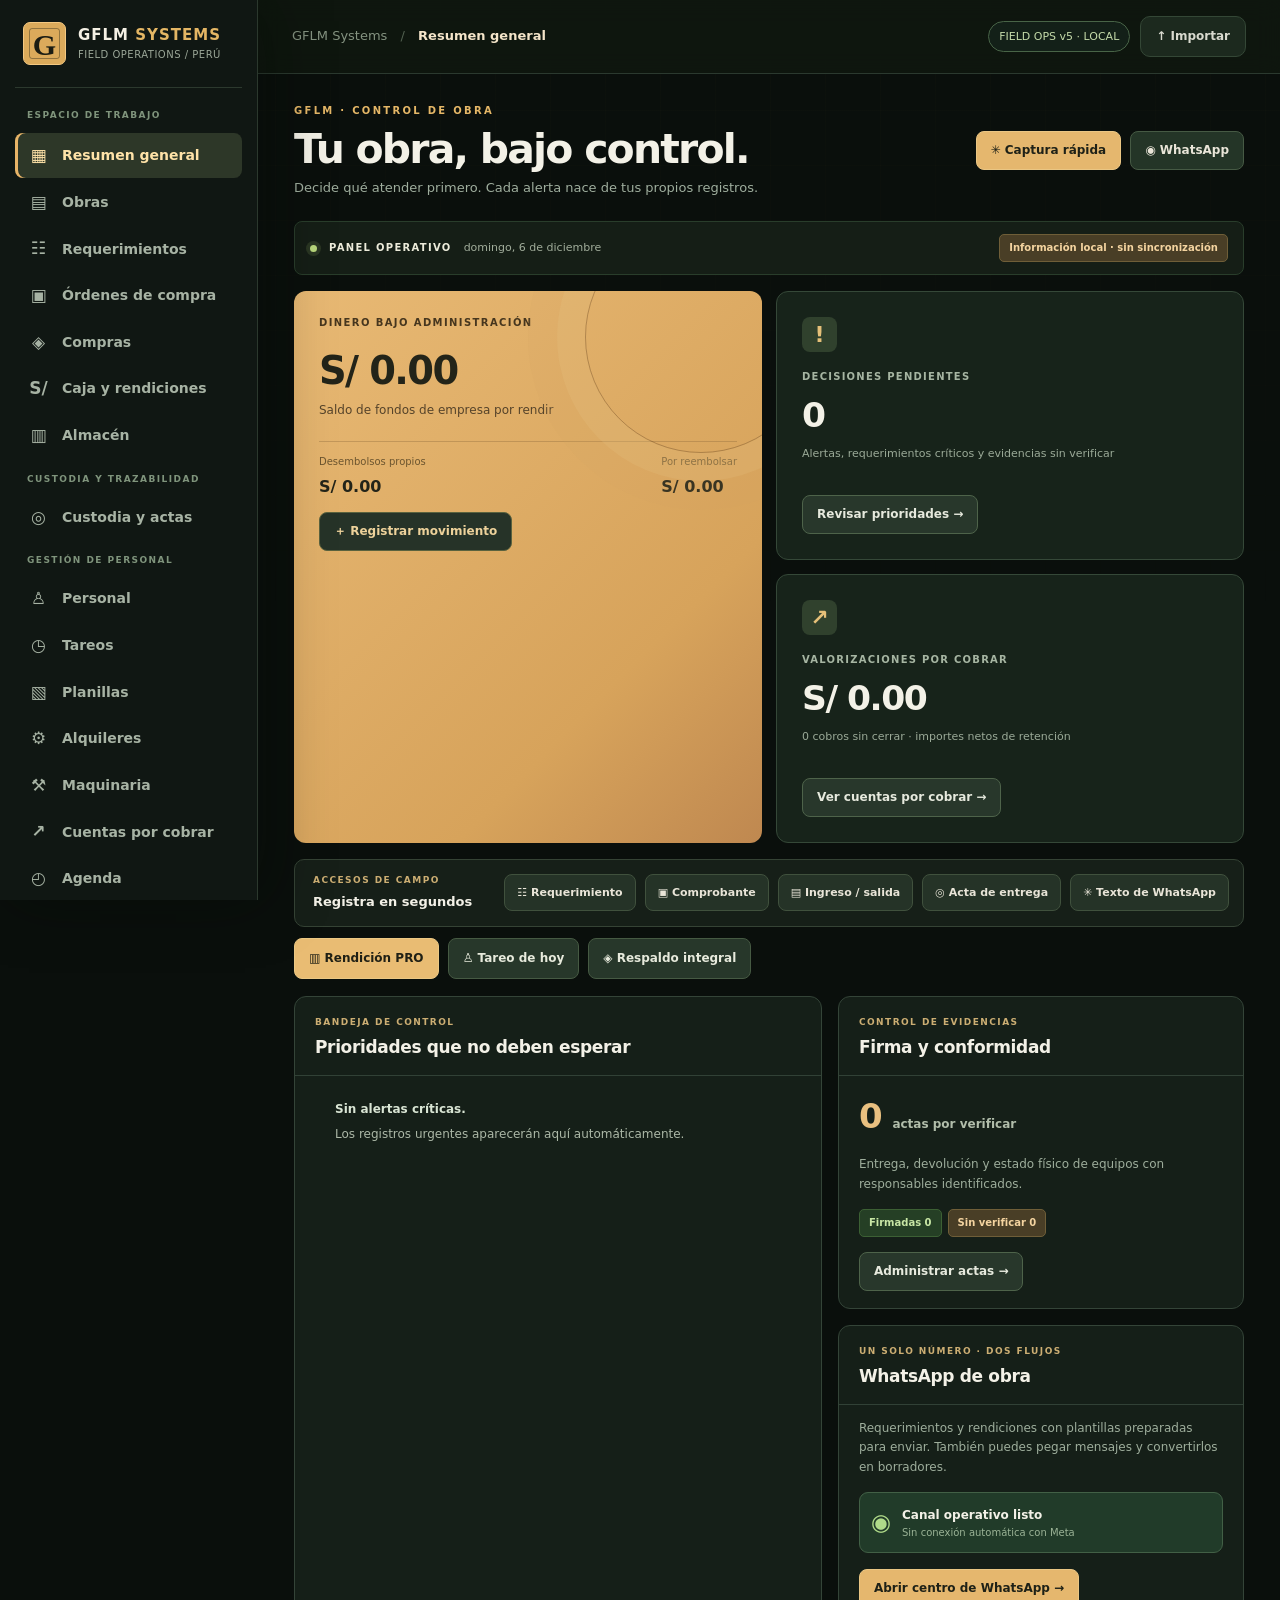
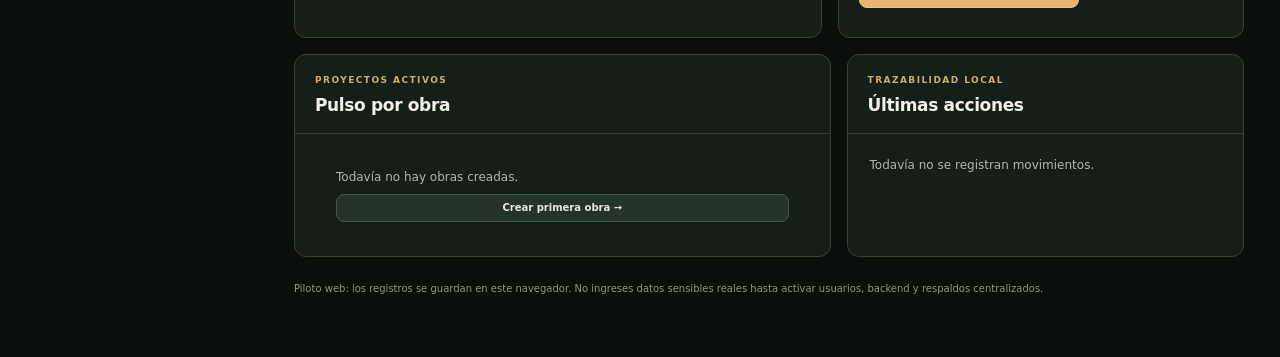
==== commit a94916f3: "chore(ui): identificar Field Ops v5 y distinguir respaldos sin fotografías" ====
--- a/web/index.html
+++ b/web/index.html
@@ -24,13 +24,13 @@
       <div class="sidebar-bottom">
         <div class="local-pill"><span class="signal"></span> Modo local de pruebas</div>
         <p>Los datos se guardan solamente en este navegador, no en la nube.</p>
-        <button class="side-backup" type="button" id="sideBackup">↓ Exportar respaldo</button>
+        <button class="side-backup" type="button" id="sideBackup">↓ Respaldo básico (sin fotos)</button>
       </div>
     </aside>
     <div class="workspace">
       <header class="topbar">
         <div class="heading-left"><button id="menuToggle" class="icon-btn menu-toggle" aria-label="Abrir menú">☰</button><div class="breadcrumb">GFLM Systems <span>/</span> <strong id="crumb">Resumen general</strong></div></div>
-        <div class="top-actions"><span class="top-tag">Versión web piloto</span><button type="button" class="btn btn-muted" id="importBtn">↑ Importar</button><button type="button" class="btn btn-primary" id="addBtn">＋ Nuevo registro</button></div>
+        <div class="top-actions"><span class="top-tag">FIELD OPS v5 · LOCAL</span><button type="button" class="btn btn-muted" id="importBtn">↑ Importar</button><button type="button" class="btn btn-primary" id="addBtn">＋ Nuevo registro</button></div>
       </header>
       <main class="main">
         <div id="view"></div>
